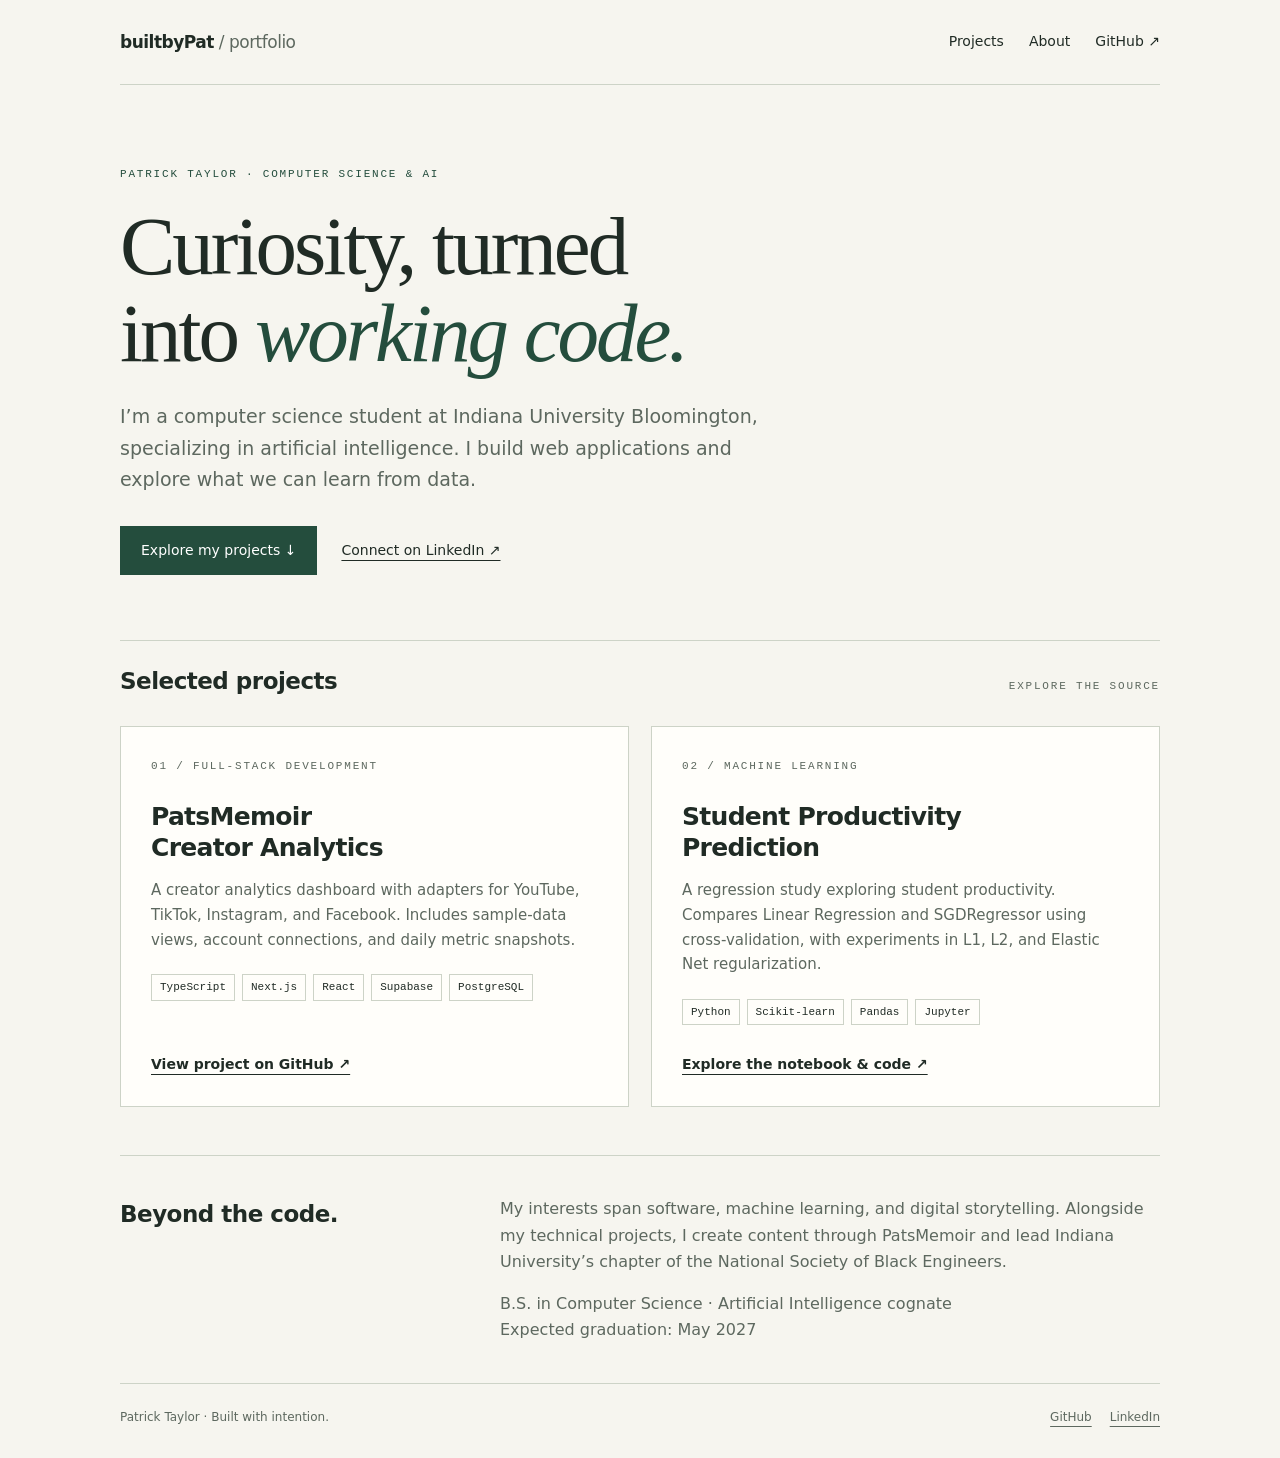
==== index.html @ 61f16b96 "Publish personal project portfolio" ====
<!doctype html>
<html lang="en">
<head>
  <meta charset="utf-8">
  <meta name="viewport" content="width=device-width, initial-scale=1">
  <meta name="description" content="Patrick Taylor — computer science and artificial intelligence student at Indiana University. Explore my software and machine learning projects.">
  <meta name="theme-color" content="#f6f5ef">
  <title>Patrick Taylor — Projects &amp; Portfolio</title>
  <style>
    :root { color-scheme: light; --paper:#f6f5ef; --ink:#202b25; --muted:#5d685f; --line:#cdd3c7; --green:#244d3d; }
    * { box-sizing:border-box; }
    html { scroll-behavior:smooth; }
    body { margin:0; background:var(--paper); color:var(--ink); font-family:system-ui,-apple-system,BlinkMacSystemFont,"Segoe UI",sans-serif; line-height:1.65; }
    a { color:inherit; text-underline-offset:5px; }
    a:focus-visible { outline:3px solid #b36b32; outline-offset:6px; }
    .wrap { max-width:1120px; margin:auto; padding:0 40px; }
    .skip { position:absolute; top:-100px; padding:12px; background:var(--ink); color:white; }
    .skip:focus { top:12px; z-index:2; }
    header { display:flex; justify-content:space-between; align-items:center; gap:24px; padding:28px 0; border-bottom:1px solid var(--line); }
    .wordmark { font-size:17px; font-weight:750; text-decoration:none; letter-spacing:-.5px; }
    .wordmark span { color:var(--muted); font-weight:400; }
    nav { display:flex; gap:25px; font-size:14px; }
    nav a { text-decoration:none; }
    nav a:hover { text-decoration:underline; }
    .hero { padding:80px 0 65px; max-width:850px; }
    .eyebrow,.number,.label { font-family:ui-monospace,SFMono-Regular,Consolas,monospace; text-transform:uppercase; font-size:11px; letter-spacing:1.8px; }
    .eyebrow { color:var(--green); margin:0 0 20px; }
    h1 { font-family:Georgia,"Times New Roman",serif; font-size:clamp(48px,7vw,83px); letter-spacing:-3px; line-height:1.05; font-weight:400; margin:0 0 24px; }
    h1 em { color:var(--green); }
    .intro { max-width:650px; color:var(--muted); font-size:19px; line-height:1.65; margin:0 0 30px; }
    .button { display:inline-block; background:var(--green); color:white; padding:12px 20px; text-decoration:none; font-size:14px; border:1px solid var(--green); }
    .button:hover { background:#163729; }
    .hero-links { display:flex; gap:24px; flex-wrap:wrap; align-items:center; font-size:14px; }
    .section-heading { display:flex; justify-content:space-between; align-items:baseline; gap:20px; border-top:1px solid var(--line); padding-top:22px; margin-bottom:25px; }
    h2 { font-size:23px; font-weight:550; margin:0; letter-spacing:-.5px; }
    .label { color:var(--muted); }
    .projects { display:grid; grid-template-columns:1fr 1fr; gap:22px; }
    article { border:1px solid var(--line); padding:30px; display:flex; flex-direction:column; background:#fffefa; }
    .number { color:var(--muted); margin-bottom:26px; }
    h3 { font-size:25px; font-weight:550; line-height:1.25; letter-spacing:-.7px; margin:0 0 15px; }
    article p { color:var(--muted); font-size:15px; margin:0 0 22px; }
    .tags { display:flex; flex-wrap:wrap; gap:7px; margin-bottom:28px; }
    .tags span { font-family:ui-monospace,SFMono-Regular,Consolas,monospace; font-size:11px; border:1px solid var(--line); padding:3px 8px; }
    .project-link { margin-top:auto; font-size:14px; font-weight:650; }
    .about { display:grid; grid-template-columns:1fr 2fr; gap:50px; padding:40px 0; margin-top:48px; border-top:1px solid var(--line); }
    .about p { margin:0 0 15px; max-width:650px; color:var(--muted); }
    .about p:last-child { margin:0; }
    footer { border-top:1px solid var(--line); padding:24px 0 30px; display:flex; justify-content:space-between; gap:20px; flex-wrap:wrap; font-size:12px; color:var(--muted); }
    footer a { margin-left:18px; }
    @media(max-width:650px) { .wrap { padding:0 22px; } header { gap:14px; } nav { gap:15px; font-size:12px; } .hero { padding:55px 0 45px; } h1 { letter-spacing:-2px; } .intro { font-size:17px; } .projects,.about { grid-template-columns:1fr; } .about { gap:16px; margin-top:34px; } article { padding:25px; } .section-heading .label { display:none; } footer a { margin:0 18px 0 0; } }
    @media(prefers-reduced-motion:reduce) { html { scroll-behavior:auto; } }
  </style>
</head>
<body>
  <a class="skip" href="#main">Skip to content</a>
  <div class="wrap">
    <header>
      <a class="wordmark" href="./" aria-label="Patrick Taylor home">builtbyPat<span> / portfolio</span></a>
      <nav aria-label="Main navigation"><a href="#projects">Projects</a><a href="#about">About</a><a href="https://github.com/builtbyPat05">GitHub ↗</a></nav>
    </header>
    <main id="main">
      <section class="hero" aria-labelledby="intro-title">
        <p class="eyebrow">Patrick Taylor · Computer Science &amp; AI</p>
        <h1 id="intro-title">Curiosity, turned<br>into <em>working code.</em></h1>
        <p class="intro">I’m a computer science student at Indiana University Bloomington, specializing in artificial intelligence. I build web applications and explore what we can learn from data.</p>
        <div class="hero-links"><a class="button" href="#projects">Explore my projects ↓</a><a href="https://linkedin.com/in/patricktaylor-connect">Connect on LinkedIn ↗</a></div>
      </section>
      <section id="projects" aria-labelledby="projects-title">
        <div class="section-heading"><h2 id="projects-title">Selected projects</h2><span class="label">Explore the source</span></div>
        <div class="projects">
          <article>
            <span class="number">01 / Full-stack development</span>
            <h3>PatsMemoir<br>Creator Analytics</h3>
            <p>A creator analytics dashboard with adapters for YouTube, TikTok, Instagram, and Facebook. Includes sample-data views, account connections, and daily metric snapshots.</p>
            <div class="tags" aria-label="Technologies"><span>TypeScript</span><span>Next.js</span><span>React</span><span>Supabase</span><span>PostgreSQL</span></div>
            <a class="project-link" href="https://github.com/builtbyPat05/patsmemoir-creator-analytics">View project on GitHub ↗</a>
          </article>
          <article>
            <span class="number">02 / Machine learning</span>
            <h3>Student Productivity<br>Prediction</h3>
            <p>A regression study exploring student productivity. Compares Linear Regression and SGDRegressor using cross-validation, with experiments in L1, L2, and Elastic Net regularization.</p>
            <div class="tags" aria-label="Technologies"><span>Python</span><span>Scikit-learn</span><span>Pandas</span><span>Jupyter</span></div>
            <a class="project-link" href="https://github.com/builtbyPat05/student-productivity-prediction">Explore the notebook &amp; code ↗</a>
          </article>
        </div>
      </section>
      <section class="about" id="about" aria-labelledby="about-title">
        <h2 id="about-title">Beyond the code.</h2>
        <div><p>My interests span software, machine learning, and digital storytelling. Alongside my technical projects, I create content through PatsMemoir and lead Indiana University’s chapter of the National Society of Black Engineers.</p><p>B.S. in Computer Science · Artificial Intelligence cognate<br>Expected graduation: May 2027</p></div>
      </section>
    </main>
    <footer><span>Patrick Taylor · Built with intention.</span><div><a href="https://github.com/builtbyPat05">GitHub</a><a href="https://linkedin.com/in/patricktaylor-connect">LinkedIn</a></div></footer>
  </div>
</body>
</html>
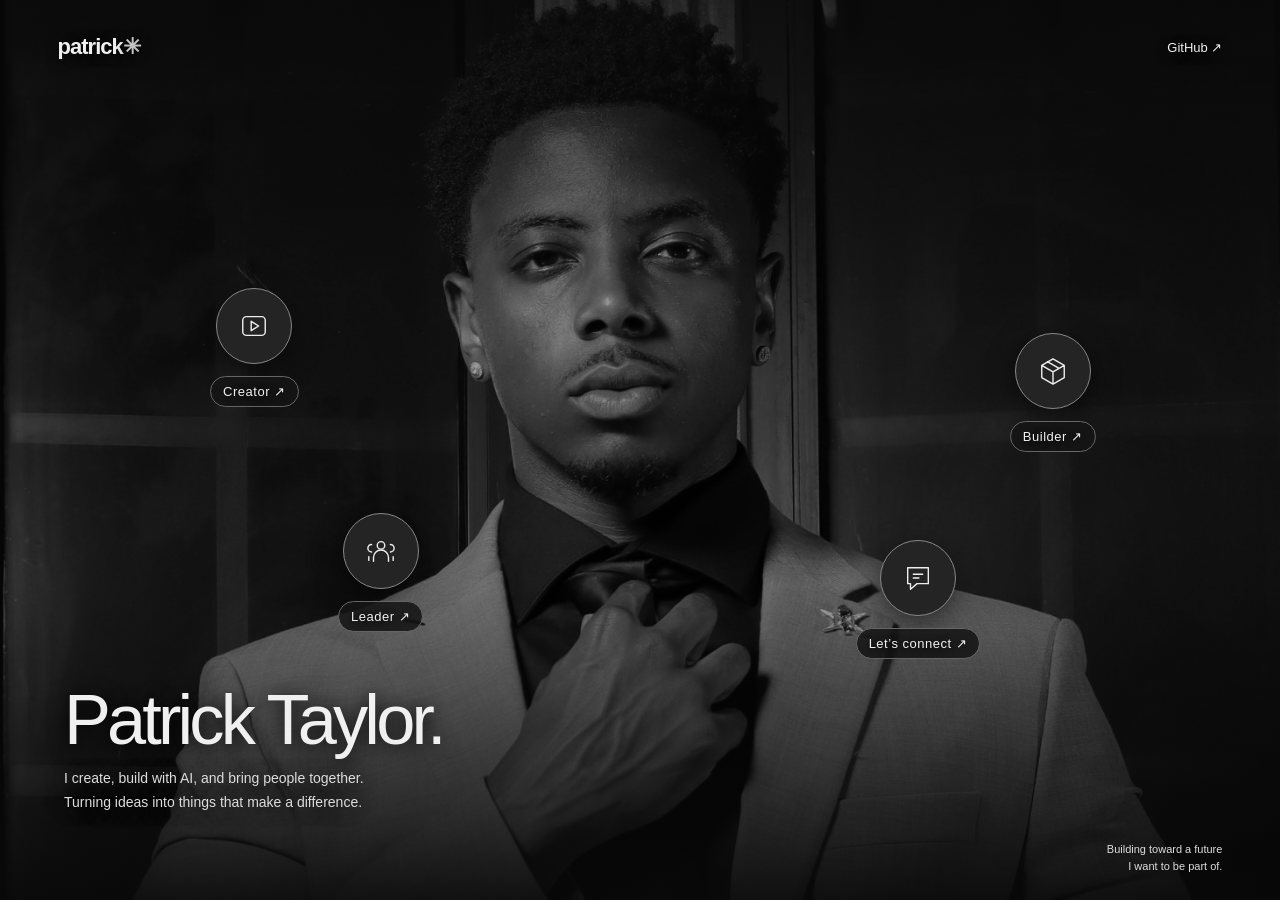
==== commit 3ce6e026: "Publish portrait portfolio with dedicated work and contact pages" ====
--- a/index.html
+++ b/index.html
@@ -1,95 +1,54 @@
 <!doctype html>
 <html lang="en">
 <head>
-  <meta charset="utf-8">
-  <meta name="viewport" content="width=device-width, initial-scale=1">
-  <meta name="description" content="Patrick Taylor — computer science and artificial intelligence student at Indiana University. Explore my software and machine learning projects.">
-  <meta name="theme-color" content="#f6f5ef">
-  <title>Patrick Taylor — Projects &amp; Portfolio</title>
-  <style>
-    :root { color-scheme: light; --paper:#f6f5ef; --ink:#202b25; --muted:#5d685f; --line:#cdd3c7; --green:#244d3d; }
-    * { box-sizing:border-box; }
-    html { scroll-behavior:smooth; }
-    body { margin:0; background:var(--paper); color:var(--ink); font-family:system-ui,-apple-system,BlinkMacSystemFont,"Segoe UI",sans-serif; line-height:1.65; }
-    a { color:inherit; text-underline-offset:5px; }
-    a:focus-visible { outline:3px solid #b36b32; outline-offset:6px; }
-    .wrap { max-width:1120px; margin:auto; padding:0 40px; }
-    .skip { position:absolute; top:-100px; padding:12px; background:var(--ink); color:white; }
-    .skip:focus { top:12px; z-index:2; }
-    header { display:flex; justify-content:space-between; align-items:center; gap:24px; padding:28px 0; border-bottom:1px solid var(--line); }
-    .wordmark { font-size:17px; font-weight:750; text-decoration:none; letter-spacing:-.5px; }
-    .wordmark span { color:var(--muted); font-weight:400; }
-    nav { display:flex; gap:25px; font-size:14px; }
-    nav a { text-decoration:none; }
-    nav a:hover { text-decoration:underline; }
-    .hero { padding:80px 0 65px; max-width:850px; }
-    .eyebrow,.number,.label { font-family:ui-monospace,SFMono-Regular,Consolas,monospace; text-transform:uppercase; font-size:11px; letter-spacing:1.8px; }
-    .eyebrow { color:var(--green); margin:0 0 20px; }
-    h1 { font-family:Georgia,"Times New Roman",serif; font-size:clamp(48px,7vw,83px); letter-spacing:-3px; line-height:1.05; font-weight:400; margin:0 0 24px; }
-    h1 em { color:var(--green); }
-    .intro { max-width:650px; color:var(--muted); font-size:19px; line-height:1.65; margin:0 0 30px; }
-    .button { display:inline-block; background:var(--green); color:white; padding:12px 20px; text-decoration:none; font-size:14px; border:1px solid var(--green); }
-    .button:hover { background:#163729; }
-    .hero-links { display:flex; gap:24px; flex-wrap:wrap; align-items:center; font-size:14px; }
-    .section-heading { display:flex; justify-content:space-between; align-items:baseline; gap:20px; border-top:1px solid var(--line); padding-top:22px; margin-bottom:25px; }
-    h2 { font-size:23px; font-weight:550; margin:0; letter-spacing:-.5px; }
-    .label { color:var(--muted); }
-    .projects { display:grid; grid-template-columns:1fr 1fr; gap:22px; }
-    article { border:1px solid var(--line); padding:30px; display:flex; flex-direction:column; background:#fffefa; }
-    .number { color:var(--muted); margin-bottom:26px; }
-    h3 { font-size:25px; font-weight:550; line-height:1.25; letter-spacing:-.7px; margin:0 0 15px; }
-    article p { color:var(--muted); font-size:15px; margin:0 0 22px; }
-    .tags { display:flex; flex-wrap:wrap; gap:7px; margin-bottom:28px; }
-    .tags span { font-family:ui-monospace,SFMono-Regular,Consolas,monospace; font-size:11px; border:1px solid var(--line); padding:3px 8px; }
-    .project-link { margin-top:auto; font-size:14px; font-weight:650; }
-    .about { display:grid; grid-template-columns:1fr 2fr; gap:50px; padding:40px 0; margin-top:48px; border-top:1px solid var(--line); }
-    .about p { margin:0 0 15px; max-width:650px; color:var(--muted); }
-    .about p:last-child { margin:0; }
-    footer { border-top:1px solid var(--line); padding:24px 0 30px; display:flex; justify-content:space-between; gap:20px; flex-wrap:wrap; font-size:12px; color:var(--muted); }
-    footer a { margin-left:18px; }
-    @media(max-width:650px) { .wrap { padding:0 22px; } header { gap:14px; } nav { gap:15px; font-size:12px; } .hero { padding:55px 0 45px; } h1 { letter-spacing:-2px; } .intro { font-size:17px; } .projects,.about { grid-template-columns:1fr; } .about { gap:16px; margin-top:34px; } article { padding:25px; } .section-heading .label { display:none; } footer a { margin:0 18px 0 0; } }
-    @media(prefers-reduced-motion:reduce) { html { scroll-behavior:auto; } }
-  </style>
+<meta charset="utf-8">
+<meta name="viewport" content="width=device-width,initial-scale=1">
+<meta name="theme-color" content="#111313">
+<title>Patrick Taylor — Creator, Builder &amp; Leader</title>
+<meta name="description" content="Meet Patrick Taylor: creator, AI builder, and team leader. Explore his projects, creative work, and leadership experience.">
+<style>
+:root{color-scheme:dark;--bg:#111313;--white:#f0eee7;--muted:#b3b6b3;--blue:#a6c9ee}*{box-sizing:border-box}body{margin:0;background:var(--bg);color:var(--white);font-family:Arial,Helvetica,sans-serif}a{color:inherit;text-decoration:none}button{font:inherit}a:focus-visible,button:focus-visible{outline:2px solid var(--blue);outline-offset:7px}.skip{position:fixed;top:-80px;left:20px;z-index:10;background:var(--bg);padding:15px}.skip:focus{top:10px}.hero{min-height:800px;height:100svh;max-height:1300px;position:relative;isolation:isolate;overflow:hidden}.portrait{position:absolute;inset:0 auto 0 0;width:63%;z-index:-2}.portrait img{width:100%;height:100%;object-fit:cover;object-position:50% 20%;filter:grayscale(1) brightness(.73)}.portrait:after{content:"";position:absolute;inset:0;background:linear-gradient(90deg,transparent 58%,var(--bg) 100%),linear-gradient(0deg,var(--bg),transparent 27%,transparent 85%,#11131366)}header{position:relative;display:flex;align-items:center;justify-content:space-between;padding:34px 4.5%;gap:30px}.brand{font-size:22px;font-weight:700;letter-spacing:-1px}.brand span{color:var(--blue)}nav{display:flex;align-items:center;gap:32px;font-size:13px}nav a:hover{color:var(--blue)}.contact{border:1px solid #737a79;padding:12px 20px;border-radius:25px}.intro{position:absolute;left:58%;right:5%;top:25%}.eyebrow{text-transform:uppercase;font-size:10px;letter-spacing:2.8px;color:var(--blue);display:flex;gap:10px;align-items:center}.eyebrow:before{content:"";height:6px;width:6px;border-radius:50%;background:var(--blue)}h1{font-size:clamp(66px,7.3vw,116px);font-weight:500;line-height:.92;letter-spacing:-.065em;margin:32px 0}h1 span{display:block;color:var(--blue)}.intro p{max-width:365px;font-size:16px;line-height:1.7;color:var(--muted);margin:25px 0 28px}.actions{display:flex;align-items:center;gap:24px;font-size:13px}.primary{background:var(--white);color:#151818;border-radius:30px;padding:15px 22px}.primary:hover{background:var(--blue)}.secondary{border-bottom:1px solid #687171;padding:8px 0}.orbit{position:absolute;left:12%;top:57%;width:40%;height:25%;pointer-events:none}.chip{position:absolute;display:flex;align-items:center;gap:12px;font-size:12px;letter-spacing:.04em;animation:float 7s ease-in-out infinite;text-shadow:0 1px 6px #000}.chip i{display:block;background:var(--blue);width:48px;height:48px;border-radius:50%}.creator{left:0;top:15%;transform:rotate(-9deg)}.builder{right:0;top:0;animation-delay:-2s}.builder i{width:66px;height:66px;background:transparent;border:14px solid var(--white)}.leader{left:44%;bottom:0;animation-delay:-4s}.leader i{width:36px;height:36px;border-radius:4px;transform:rotate(15deg)}@keyframes float{0%,100%{translate:0 0;rotate:-3deg}50%{translate:0 -16px;rotate:4deg}}.hero.paused .chip{animation-play-state:paused}.bottom{position:absolute;bottom:30px;left:4.5%;right:4.5%;display:flex;align-items:end;justify-content:space-between;gap:24px}.caption{font-size:11px;line-height:1.8;letter-spacing:.04em}.caption span{color:var(--muted)}.motion{border:1px solid #626a69;border-radius:25px;background:#111313a6;color:var(--white);padding:10px 15px;cursor:pointer;font-size:11px}.note{max-width:300px;font-size:11px;line-height:1.6;color:var(--muted);text-align:right}.work{padding:80px max(5%,calc((100% - 1200px)/2));border-top:1px solid #303636}.work h2{font-size:38px;letter-spacing:-1.5px;font-weight:500;margin:15px 0 35px}.project{display:flex;justify-content:space-between;gap:25px;border-top:1px solid #303636;padding:25px 0}.project h3{font-size:21px;font-weight:500;margin:0 0 10px}.project p{color:var(--muted);font-size:14px;line-height:1.7;max-width:600px;margin:0}.project a{color:var(--blue);white-space:nowrap;font-size:13px;padding-top:4px}.preview-note{font-size:12px;color:var(--muted);margin-top:35px;line-height:1.7}
+@media(min-width:1600px){.intro{top:28%}}@media(max-width:900px){header{padding:25px 5%}nav{gap:18px}.hero{min-height:780px}.intro{left:54%;right:4%;top:25%}h1{font-size:70px}.portrait{width:75%;left:-12%}.intro p{font-size:14px}.orbit{left:5%;width:44%}.actions{gap:16px;flex-wrap:wrap}.note{max-width:220px}}
+@media(max-width:600px){.hero{height:auto;min-height:1060px;max-height:none}header{padding:23px 6%;align-items:center}.brand{font-size:19px}nav{gap:16px;font-size:11px}.contact{display:none}.portrait{left:0;top:70px;width:100%;height:565px}.portrait img{object-position:50% 22%}.portrait:after{background:linear-gradient(0deg,var(--bg),transparent 35%,transparent 80%,var(--bg))}.intro{top:660px;left:7%;right:7%}.eyebrow{font-size:9px;letter-spacing:2px}h1{font-size:64px;margin:20px 0}h1 span{display:inline}.intro p{font-size:14px;max-width:340px;margin:20px 0}.orbit{top:420px;left:7%;width:85%;height:170px}.creator{top:0}.builder{top:20%}.leader{left:30%;bottom:0}.chip{font-size:11px}.bottom{bottom:20px;left:7%;right:7%}.caption,.note{display:none}.motion{font-size:10px;padding:8px 12px}.work{padding:50px 7%}.work h2{font-size:30px}.project{flex-direction:column;gap:14px}}
+@media(max-width:600px){.hero{min-height:940px}.portrait{height:445px}.orbit{top:330px;height:150px}.intro{top:520px}h1 span{display:block}.actions{gap:14px}.intro p{margin:18px 0}}
+/* Portrait-first, monochrome direction. */
+:root{--bg:#101010;--white:#f0f0f0;--muted:#bcbcbc;--blue:#c2c2c2}
+.hero{height:100svh;min-height:700px;max-height:none}
+.portrait{inset:0;width:100%;height:100%;left:0}
+.portrait img{object-position:50% 5%;filter:grayscale(1) brightness(.65)}
+.portrait:after{background:linear-gradient(0deg,#080808e8,transparent 35%,transparent 65%,#080808a0)}
+header{text-shadow:0 2px 12px #000}.contact{background:#171717a0}
+.intro{top:auto;bottom:85px;left:5%;right:auto;max-width:560px;text-shadow:0 2px 20px #000}
+.intro .eyebrow,.intro .actions{display:none}
+h1{font-size:clamp(44px,5.5vw,86px);margin:0 0 15px;letter-spacing:-.055em}h1 span{display:inline;color:var(--white)}h1 span:before{content:' '}
+.intro p{font-size:14px;max-width:340px;margin:0;color:#ddd}
+.orbit{inset:0;width:100%;height:100%;pointer-events:none}
+.chip{pointer-events:auto;flex-direction:column;gap:12px;padding:18px;min-width:116px;border-radius:28px;text-shadow:0 2px 8px #000;cursor:pointer;font-size:13px;transition:background .2s}
+.chip:hover,.chip:focus-visible{animation-play-state:paused;background:#111111c9}
+.chip i{display:grid;place-items:center;background:#242424;border:1px solid #888;color:#ededed;width:76px;height:76px;box-shadow:0 8px 28px #0008;border-radius:50%;transform:none}
+.chip svg{width:30px;height:30px;fill:none;stroke:currentColor;stroke-width:1.5;stroke-linecap:round;stroke-linejoin:round}
+.chip span{background:#151515dc;border:1px solid #666;padding:7px 12px;border-radius:20px;white-space:nowrap}
+.creator{left:15%;top:30%;transform:none}.builder{right:13%;top:35%}.leader{left:auto;right:26%;bottom:17%}
+.bottom{bottom:24px;align-items:center}.caption{display:none}.note{color:#ddd}.motion{background:#181818c9}
+.project{scroll-margin-top:30px}.project:target{outline:1px solid #999;outline-offset:12px}
+@media(max-width:600px){.hero{height:100svh;min-height:760px}.portrait{inset:0;height:100%;width:100%}.portrait img{object-position:50% 25%}.intro{top:auto;bottom:90px;left:7%;right:7%}h1{font-size:46px}h1 span{display:inline}.intro p{font-size:13px;max-width:280px}.orbit{inset:0;width:100%;height:100%}.chip{min-width:90px;padding:10px;gap:9px;font-size:11px}.chip i{width:58px;height:58px}.chip svg{width:25px;height:25px}.creator{left:5%;top:36%}.builder{right:5%;top:43%}.leader{right:35%;bottom:29%}.bottom{bottom:25px}.note{display:block;max-width:160px;font-size:10px}}
+@media(prefers-reduced-motion:reduce){.chip{animation:none!important}}
+.chip{animation:entrance 4s ease-in-out both}.leader{left:25%;right:auto;top:55%;bottom:auto}.connect{right:22%;top:58%}.bottom{justify-content:flex-end}
+@keyframes entrance{0%{transform:translateY(14px) rotate(-3deg)}45%{transform:translateY(-12px) rotate(3deg)}100%{transform:translateY(0) rotate(0)}}
+@media(max-width:600px){.leader{left:8%;top:54%;bottom:auto;right:auto}.connect{right:5%;top:59%}.intro{bottom:65px}}
+</style>
 </head>
 <body>
-  <a class="skip" href="#main">Skip to content</a>
-  <div class="wrap">
-    <header>
-      <a class="wordmark" href="./" aria-label="Patrick Taylor home">builtbyPat<span> / portfolio</span></a>
-      <nav aria-label="Main navigation"><a href="#projects">Projects</a><a href="#about">About</a><a href="https://github.com/builtbyPat05">GitHub ↗</a></nav>
-    </header>
-    <main id="main">
-      <section class="hero" aria-labelledby="intro-title">
-        <p class="eyebrow">Patrick Taylor · Computer Science &amp; AI</p>
-        <h1 id="intro-title">Curiosity, turned<br>into <em>working code.</em></h1>
-        <p class="intro">I’m a computer science student at Indiana University Bloomington, specializing in artificial intelligence. I build web applications and explore what we can learn from data.</p>
-        <div class="hero-links"><a class="button" href="#projects">Explore my projects ↓</a><a href="https://linkedin.com/in/patricktaylor-connect">Connect on LinkedIn ↗</a></div>
-      </section>
-      <section id="projects" aria-labelledby="projects-title">
-        <div class="section-heading"><h2 id="projects-title">Selected projects</h2><span class="label">Explore the source</span></div>
-        <div class="projects">
-          <article>
-            <span class="number">01 / Full-stack development</span>
-            <h3>PatsMemoir<br>Creator Analytics</h3>
-            <p>A creator analytics dashboard with adapters for YouTube, TikTok, Instagram, and Facebook. Includes sample-data views, account connections, and daily metric snapshots.</p>
-            <div class="tags" aria-label="Technologies"><span>TypeScript</span><span>Next.js</span><span>React</span><span>Supabase</span><span>PostgreSQL</span></div>
-            <a class="project-link" href="https://github.com/builtbyPat05/patsmemoir-creator-analytics">View project on GitHub ↗</a>
-          </article>
-          <article>
-            <span class="number">02 / Machine learning</span>
-            <h3>Student Productivity<br>Prediction</h3>
-            <p>A regression study exploring student productivity. Compares Linear Regression and SGDRegressor using cross-validation, with experiments in L1, L2, and Elastic Net regularization.</p>
-            <div class="tags" aria-label="Technologies"><span>Python</span><span>Scikit-learn</span><span>Pandas</span><span>Jupyter</span></div>
-            <a class="project-link" href="https://github.com/builtbyPat05/student-productivity-prediction">Explore the notebook &amp; code ↗</a>
-          </article>
-        </div>
-      </section>
-      <section class="about" id="about" aria-labelledby="about-title">
-        <h2 id="about-title">Beyond the code.</h2>
-        <div><p>My interests span software, machine learning, and digital storytelling. Alongside my technical projects, I create content through PatsMemoir and lead Indiana University’s chapter of the National Society of Black Engineers.</p><p>B.S. in Computer Science · Artificial Intelligence cognate<br>Expected graduation: May 2027</p></div>
-      </section>
-    </main>
-    <footer><span>Patrick Taylor · Built with intention.</span><div><a href="https://github.com/builtbyPat05">GitHub</a><a href="https://linkedin.com/in/patricktaylor-connect">LinkedIn</a></div></footer>
-  </div>
+<a class="skip" href="#intro">Skip to introduction</a>
+<main>
+<section class="hero" aria-labelledby="name">
+<div class="portrait"><img src="patrick-portrait.jpeg" alt="Patrick Taylor wearing a gray suit and adjusting his tie" width="2921" height="4381" fetchpriority="high"></div>
+<header><a class="brand" href="#intro" aria-label="Patrick Taylor home">patrick<span>✳</span></a><nav aria-label="Main navigation"><a href="https://github.com/builtbyPat05">GitHub ↗</a></nav></header>
+<div class="intro" id="intro"><div class="eyebrow">Curiosity, with a purpose</div><h1 id="name">Patrick<span>Taylor.</span></h1><p>I create, build with AI, and bring people together. Turning ideas into things that make a difference.</p></div>
+<nav class="orbit" aria-label="Explore my work by interest"><a class="chip creator" href="creator.html"><i aria-hidden="true"><svg viewBox="0 0 32 32"><rect x="4" y="6" width="24" height="20" rx="4"/><path d="m13 11 8 5-8 5z"/></svg></i><span>Creator ↗</span></a><a class="chip builder" href="builder.html"><i aria-hidden="true"><svg viewBox="0 0 32 32"><path d="m16 3 12 7v13l-12 7-12-7V10zM4 10l12 7 12-7M16 17v13M10 6l12 7"/></svg></i><span>Builder ↗</span></a><a class="chip leader" href="leader.html"><i aria-hidden="true"><svg viewBox="0 0 32 32"><circle cx="16" cy="10" r="4"/><path d="M8 27v-4a8 8 0 0 1 16 0v4M6 9a4 4 0 0 0 0 8M26 9a4 4 0 0 1 0 8M3 26v-4M29 26v-4"/></svg></i><span>Leader ↗</span></a><a class="chip connect" href="connect.html"><i aria-hidden="true"><svg viewBox="0 0 32 32"><path d="M5 5h22v17H15l-7 6v-6H5zM11 12h10M11 16h6"/></svg></i><span>Let’s connect ↗</span></a></nav>
+<div class="bottom"><div class="caption">A human behind the ideas.<br><span>AI · Creativity · Leadership</span></div><div class="note">Building toward a future<br>I want to be part of.</div></div>
+</section>
+</main>
+
 </body>
 </html>
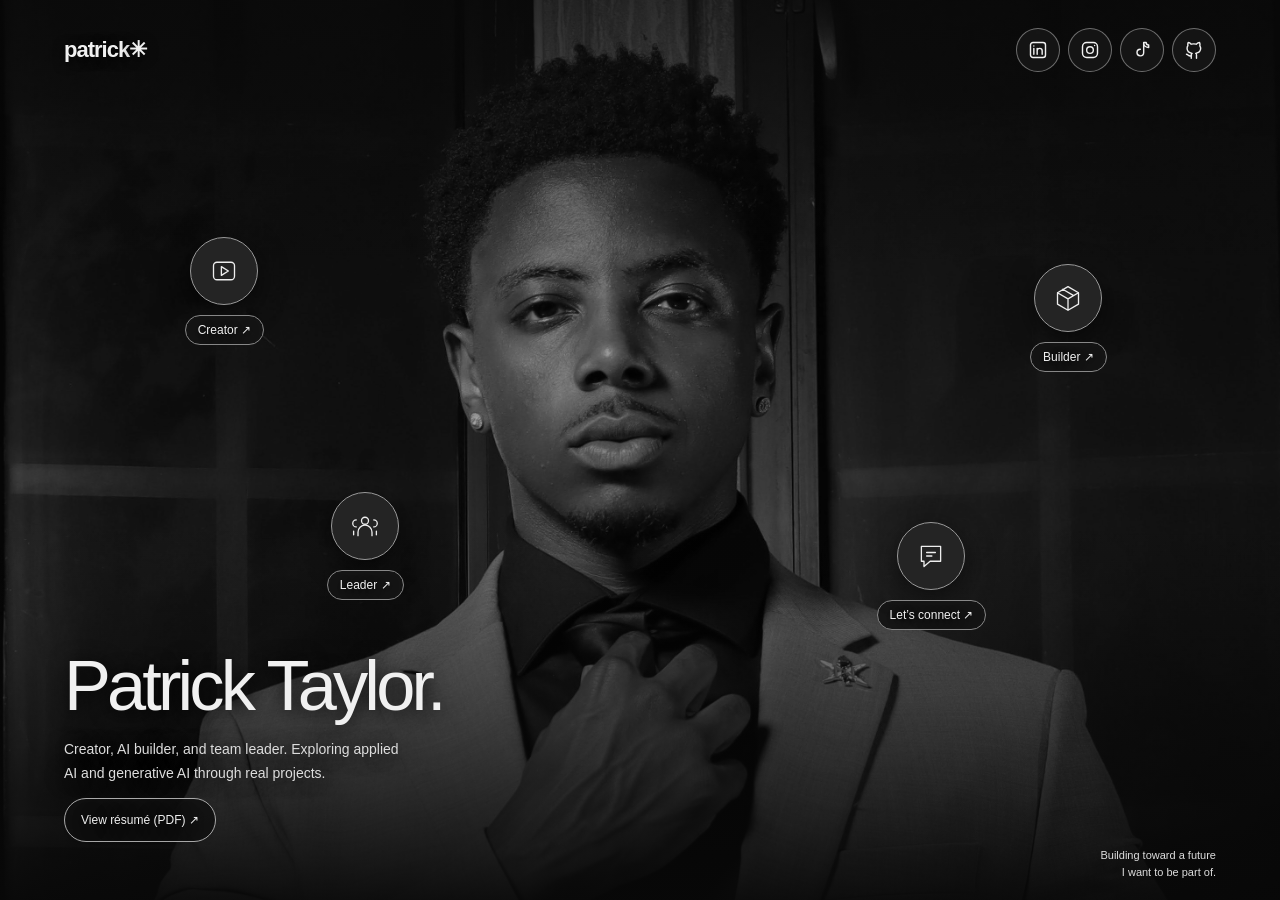
==== commit 5984e4df: "Update portfolio with resume, social links, and responsive layout fixes" ====
--- a/index.html
+++ b/index.html
@@ -6,45 +6,15 @@
 <meta name="theme-color" content="#111313">
 <title>Patrick Taylor — Creator, Builder &amp; Leader</title>
 <meta name="description" content="Meet Patrick Taylor: creator, AI builder, and team leader. Explore his projects, creative work, and leadership experience.">
-<style>
-:root{color-scheme:dark;--bg:#111313;--white:#f0eee7;--muted:#b3b6b3;--blue:#a6c9ee}*{box-sizing:border-box}body{margin:0;background:var(--bg);color:var(--white);font-family:Arial,Helvetica,sans-serif}a{color:inherit;text-decoration:none}button{font:inherit}a:focus-visible,button:focus-visible{outline:2px solid var(--blue);outline-offset:7px}.skip{position:fixed;top:-80px;left:20px;z-index:10;background:var(--bg);padding:15px}.skip:focus{top:10px}.hero{min-height:800px;height:100svh;max-height:1300px;position:relative;isolation:isolate;overflow:hidden}.portrait{position:absolute;inset:0 auto 0 0;width:63%;z-index:-2}.portrait img{width:100%;height:100%;object-fit:cover;object-position:50% 20%;filter:grayscale(1) brightness(.73)}.portrait:after{content:"";position:absolute;inset:0;background:linear-gradient(90deg,transparent 58%,var(--bg) 100%),linear-gradient(0deg,var(--bg),transparent 27%,transparent 85%,#11131366)}header{position:relative;display:flex;align-items:center;justify-content:space-between;padding:34px 4.5%;gap:30px}.brand{font-size:22px;font-weight:700;letter-spacing:-1px}.brand span{color:var(--blue)}nav{display:flex;align-items:center;gap:32px;font-size:13px}nav a:hover{color:var(--blue)}.contact{border:1px solid #737a79;padding:12px 20px;border-radius:25px}.intro{position:absolute;left:58%;right:5%;top:25%}.eyebrow{text-transform:uppercase;font-size:10px;letter-spacing:2.8px;color:var(--blue);display:flex;gap:10px;align-items:center}.eyebrow:before{content:"";height:6px;width:6px;border-radius:50%;background:var(--blue)}h1{font-size:clamp(66px,7.3vw,116px);font-weight:500;line-height:.92;letter-spacing:-.065em;margin:32px 0}h1 span{display:block;color:var(--blue)}.intro p{max-width:365px;font-size:16px;line-height:1.7;color:var(--muted);margin:25px 0 28px}.actions{display:flex;align-items:center;gap:24px;font-size:13px}.primary{background:var(--white);color:#151818;border-radius:30px;padding:15px 22px}.primary:hover{background:var(--blue)}.secondary{border-bottom:1px solid #687171;padding:8px 0}.orbit{position:absolute;left:12%;top:57%;width:40%;height:25%;pointer-events:none}.chip{position:absolute;display:flex;align-items:center;gap:12px;font-size:12px;letter-spacing:.04em;animation:float 7s ease-in-out infinite;text-shadow:0 1px 6px #000}.chip i{display:block;background:var(--blue);width:48px;height:48px;border-radius:50%}.creator{left:0;top:15%;transform:rotate(-9deg)}.builder{right:0;top:0;animation-delay:-2s}.builder i{width:66px;height:66px;background:transparent;border:14px solid var(--white)}.leader{left:44%;bottom:0;animation-delay:-4s}.leader i{width:36px;height:36px;border-radius:4px;transform:rotate(15deg)}@keyframes float{0%,100%{translate:0 0;rotate:-3deg}50%{translate:0 -16px;rotate:4deg}}.hero.paused .chip{animation-play-state:paused}.bottom{position:absolute;bottom:30px;left:4.5%;right:4.5%;display:flex;align-items:end;justify-content:space-between;gap:24px}.caption{font-size:11px;line-height:1.8;letter-spacing:.04em}.caption span{color:var(--muted)}.motion{border:1px solid #626a69;border-radius:25px;background:#111313a6;color:var(--white);padding:10px 15px;cursor:pointer;font-size:11px}.note{max-width:300px;font-size:11px;line-height:1.6;color:var(--muted);text-align:right}.work{padding:80px max(5%,calc((100% - 1200px)/2));border-top:1px solid #303636}.work h2{font-size:38px;letter-spacing:-1.5px;font-weight:500;margin:15px 0 35px}.project{display:flex;justify-content:space-between;gap:25px;border-top:1px solid #303636;padding:25px 0}.project h3{font-size:21px;font-weight:500;margin:0 0 10px}.project p{color:var(--muted);font-size:14px;line-height:1.7;max-width:600px;margin:0}.project a{color:var(--blue);white-space:nowrap;font-size:13px;padding-top:4px}.preview-note{font-size:12px;color:var(--muted);margin-top:35px;line-height:1.7}
-@media(min-width:1600px){.intro{top:28%}}@media(max-width:900px){header{padding:25px 5%}nav{gap:18px}.hero{min-height:780px}.intro{left:54%;right:4%;top:25%}h1{font-size:70px}.portrait{width:75%;left:-12%}.intro p{font-size:14px}.orbit{left:5%;width:44%}.actions{gap:16px;flex-wrap:wrap}.note{max-width:220px}}
-@media(max-width:600px){.hero{height:auto;min-height:1060px;max-height:none}header{padding:23px 6%;align-items:center}.brand{font-size:19px}nav{gap:16px;font-size:11px}.contact{display:none}.portrait{left:0;top:70px;width:100%;height:565px}.portrait img{object-position:50% 22%}.portrait:after{background:linear-gradient(0deg,var(--bg),transparent 35%,transparent 80%,var(--bg))}.intro{top:660px;left:7%;right:7%}.eyebrow{font-size:9px;letter-spacing:2px}h1{font-size:64px;margin:20px 0}h1 span{display:inline}.intro p{font-size:14px;max-width:340px;margin:20px 0}.orbit{top:420px;left:7%;width:85%;height:170px}.creator{top:0}.builder{top:20%}.leader{left:30%;bottom:0}.chip{font-size:11px}.bottom{bottom:20px;left:7%;right:7%}.caption,.note{display:none}.motion{font-size:10px;padding:8px 12px}.work{padding:50px 7%}.work h2{font-size:30px}.project{flex-direction:column;gap:14px}}
-@media(max-width:600px){.hero{min-height:940px}.portrait{height:445px}.orbit{top:330px;height:150px}.intro{top:520px}h1 span{display:block}.actions{gap:14px}.intro p{margin:18px 0}}
-/* Portrait-first, monochrome direction. */
-:root{--bg:#101010;--white:#f0f0f0;--muted:#bcbcbc;--blue:#c2c2c2}
-.hero{height:100svh;min-height:700px;max-height:none}
-.portrait{inset:0;width:100%;height:100%;left:0}
-.portrait img{object-position:50% 5%;filter:grayscale(1) brightness(.65)}
-.portrait:after{background:linear-gradient(0deg,#080808e8,transparent 35%,transparent 65%,#080808a0)}
-header{text-shadow:0 2px 12px #000}.contact{background:#171717a0}
-.intro{top:auto;bottom:85px;left:5%;right:auto;max-width:560px;text-shadow:0 2px 20px #000}
-.intro .eyebrow,.intro .actions{display:none}
-h1{font-size:clamp(44px,5.5vw,86px);margin:0 0 15px;letter-spacing:-.055em}h1 span{display:inline;color:var(--white)}h1 span:before{content:' '}
-.intro p{font-size:14px;max-width:340px;margin:0;color:#ddd}
-.orbit{inset:0;width:100%;height:100%;pointer-events:none}
-.chip{pointer-events:auto;flex-direction:column;gap:12px;padding:18px;min-width:116px;border-radius:28px;text-shadow:0 2px 8px #000;cursor:pointer;font-size:13px;transition:background .2s}
-.chip:hover,.chip:focus-visible{animation-play-state:paused;background:#111111c9}
-.chip i{display:grid;place-items:center;background:#242424;border:1px solid #888;color:#ededed;width:76px;height:76px;box-shadow:0 8px 28px #0008;border-radius:50%;transform:none}
-.chip svg{width:30px;height:30px;fill:none;stroke:currentColor;stroke-width:1.5;stroke-linecap:round;stroke-linejoin:round}
-.chip span{background:#151515dc;border:1px solid #666;padding:7px 12px;border-radius:20px;white-space:nowrap}
-.creator{left:15%;top:30%;transform:none}.builder{right:13%;top:35%}.leader{left:auto;right:26%;bottom:17%}
-.bottom{bottom:24px;align-items:center}.caption{display:none}.note{color:#ddd}.motion{background:#181818c9}
-.project{scroll-margin-top:30px}.project:target{outline:1px solid #999;outline-offset:12px}
-@media(max-width:600px){.hero{height:100svh;min-height:760px}.portrait{inset:0;height:100%;width:100%}.portrait img{object-position:50% 25%}.intro{top:auto;bottom:90px;left:7%;right:7%}h1{font-size:46px}h1 span{display:inline}.intro p{font-size:13px;max-width:280px}.orbit{inset:0;width:100%;height:100%}.chip{min-width:90px;padding:10px;gap:9px;font-size:11px}.chip i{width:58px;height:58px}.chip svg{width:25px;height:25px}.creator{left:5%;top:36%}.builder{right:5%;top:43%}.leader{right:35%;bottom:29%}.bottom{bottom:25px}.note{display:block;max-width:160px;font-size:10px}}
-@media(prefers-reduced-motion:reduce){.chip{animation:none!important}}
-.chip{animation:entrance 4s ease-in-out both}.leader{left:25%;right:auto;top:55%;bottom:auto}.connect{right:22%;top:58%}.bottom{justify-content:flex-end}
-@keyframes entrance{0%{transform:translateY(14px) rotate(-3deg)}45%{transform:translateY(-12px) rotate(3deg)}100%{transform:translateY(0) rotate(0)}}
-@media(max-width:600px){.leader{left:8%;top:54%;bottom:auto;right:auto}.connect{right:5%;top:59%}.intro{bottom:65px}}
-</style>
+<link rel="stylesheet" href="landing.css">
 </head>
 <body>
 <a class="skip" href="#intro">Skip to introduction</a>
 <main>
 <section class="hero" aria-labelledby="name">
 <div class="portrait"><img src="patrick-portrait.jpeg" alt="Patrick Taylor wearing a gray suit and adjusting his tie" width="2921" height="4381" fetchpriority="high"></div>
-<header><a class="brand" href="#intro" aria-label="Patrick Taylor home">patrick<span>✳</span></a><nav aria-label="Main navigation"><a href="https://github.com/builtbyPat05">GitHub ↗</a></nav></header>
-<div class="intro" id="intro"><div class="eyebrow">Curiosity, with a purpose</div><h1 id="name">Patrick<span>Taylor.</span></h1><p>I create, build with AI, and bring people together. Turning ideas into things that make a difference.</p></div>
+<header><a class="brand" href="#intro" aria-label="Patrick Taylor home">patrick<span>✳</span></a><nav class="socials" aria-label="Social media"><a href="https://linkedin.com/in/patricktaylor-connect" aria-label="LinkedIn" title="LinkedIn" target="_blank" rel="noopener noreferrer"><svg viewBox="0 0 24 24" aria-hidden="true"><rect x="3" y="3" width="18" height="18" rx="3"/><path d="M7 10v7M7 7v.1M11 17v-7m0 3c0-4 6-4 6 0v4"/></svg></a><a href="https://www.instagram.com/pats_memoir/" aria-label="Instagram" title="Instagram" target="_blank" rel="noopener noreferrer"><svg viewBox="0 0 24 24" aria-hidden="true"><rect x="3" y="3" width="18" height="18" rx="5"/><circle cx="12" cy="12" r="4"/><path d="M17.5 6.5h.01"/></svg></a><a href="https://www.tiktok.com/@patsmemoir" aria-label="TikTok" title="TikTok" target="_blank" rel="noopener noreferrer"><svg viewBox="0 0 24 24" aria-hidden="true"><path d="M14 3v12a4 4 0 1 1-4-4M14 3c0 4 3 6 6 6V6c-2 0-3-1-3-3z"/></svg></a><a href="https://github.com/builtbyPat05" aria-label="GitHub" title="GitHub" target="_blank" rel="noopener noreferrer"><svg viewBox="0 0 24 24" aria-hidden="true"><path d="M9 19c-4 1-4-2-6-2m12 5v-4c0-1-.3-2-1-2 4-.5 6-2 6-6 0-1-.4-2-1-3 .2-1 .2-3-.3-4 0 0-2 0-4 2a15 15 0 0 0-6 0C7 3 5 3 5 3c-.5 1-.5 3-.3 4-1 1-1 2-1 3 0 4 2 5.5 6 6-.7.5-1 1-1 2v4"/></svg></a></nav></header>
+<div class="intro" id="intro" tabindex="-1"><div class="eyebrow">Curiosity, with a purpose</div><h1 id="name">Patrick<span>Taylor.</span></h1><p>Creator, AI builder, and team leader. Exploring applied AI and generative AI through real projects.</p><a class="resume-link" href="Patrick-Taylor-Resume.pdf" target="_blank" rel="noopener">View résumé (PDF) ↗</a></div>
 <nav class="orbit" aria-label="Explore my work by interest"><a class="chip creator" href="creator.html"><i aria-hidden="true"><svg viewBox="0 0 32 32"><rect x="4" y="6" width="24" height="20" rx="4"/><path d="m13 11 8 5-8 5z"/></svg></i><span>Creator ↗</span></a><a class="chip builder" href="builder.html"><i aria-hidden="true"><svg viewBox="0 0 32 32"><path d="m16 3 12 7v13l-12 7-12-7V10zM4 10l12 7 12-7M16 17v13M10 6l12 7"/></svg></i><span>Builder ↗</span></a><a class="chip leader" href="leader.html"><i aria-hidden="true"><svg viewBox="0 0 32 32"><circle cx="16" cy="10" r="4"/><path d="M8 27v-4a8 8 0 0 1 16 0v4M6 9a4 4 0 0 0 0 8M26 9a4 4 0 0 1 0 8M3 26v-4M29 26v-4"/></svg></i><span>Leader ↗</span></a><a class="chip connect" href="connect.html"><i aria-hidden="true"><svg viewBox="0 0 32 32"><path d="M5 5h22v17H15l-7 6v-6H5zM11 12h10M11 16h6"/></svg></i><span>Let’s connect ↗</span></a></nav>
 <div class="bottom"><div class="caption">A human behind the ideas.<br><span>AI · Creativity · Leadership</span></div><div class="note">Building toward a future<br>I want to be part of.</div></div>
 </section>
--- a/landing.css
+++ b/landing.css
@@ -0,0 +1,41 @@
+:root{color-scheme:dark;--bg:#101010;--white:#f0f0f0;--muted:#ddd}
+*{box-sizing:border-box}
+body{margin:0;background:var(--bg);color:var(--white);font-family:Arial,Helvetica,sans-serif}
+a{color:inherit;text-decoration:none}
+a:focus-visible{outline:2px solid #fff;outline-offset:5px}
+.skip{position:fixed;top:-100px;left:16px;z-index:10;background:#101010;padding:15px}
+.skip:focus{top:12px}
+.hero{position:relative;isolation:isolate;min-height:760px;height:100svh;overflow:hidden}
+.portrait{position:absolute;inset:0;z-index:-2}
+.portrait img{width:100%;height:100%;object-fit:cover;object-position:50% 0;filter:grayscale(1) brightness(.65)}
+.portrait:after{content:"";position:absolute;inset:0;background:linear-gradient(0deg,#080808f0,transparent 42%,transparent 70%,#080808a0)}
+header{position:relative;z-index:3;display:flex;align-items:center;justify-content:space-between;gap:20px;padding:28px 5%;text-shadow:0 2px 12px #000}
+.brand{font-size:22px;font-weight:700;letter-spacing:-1px;min-height:44px;display:flex;align-items:center}
+.socials{display:flex;gap:8px}
+.socials a{display:grid;place-items:center;width:44px;height:44px;border:1px solid #ffffff60;border-radius:50%;background:#171717d9;transition:box-shadow .2s,border-color .2s,background .2s}
+.socials svg{width:20px;height:20px;fill:none;stroke:currentColor;stroke-width:1.7;stroke-linecap:round;stroke-linejoin:round}
+.socials a:hover,.socials a:focus-visible{border-color:#fff;background:#333;box-shadow:0 0 12px #ffffff85,0 0 26px #ffffff40}
+.intro{position:absolute;bottom:58px;left:5%;max-width:560px;text-shadow:0 2px 20px #000}
+.eyebrow,.caption{display:none}
+h1{font-size:clamp(42px,5.5vw,80px);font-weight:500;line-height:1.05;margin:0 0 15px;letter-spacing:-.055em}
+h1 span:before{content:" "}
+.intro p{font-size:14px;line-height:1.7;max-width:340px;margin:0;color:#ddd}
+.resume-link{display:inline-flex;align-items:center;min-height:44px;margin-top:12px;padding:10px 16px;border:1px solid #aaa;border-radius:24px;font-size:12px;background:#111d}
+.resume-link:hover{background:#333}
+.orbit{position:absolute;inset:0;pointer-events:none}
+.chip{position:absolute;pointer-events:auto;display:flex;flex-direction:column;align-items:center;gap:10px;padding:12px;min-width:116px;border-radius:26px;text-shadow:0 2px 8px #000;animation:orbit-drift 7s ease-in-out infinite;transition:background .2s}
+.chip i{display:grid;place-items:center;background:#242424;border:1px solid #999;color:#eee;width:68px;height:68px;border-radius:50%;box-shadow:0 8px 28px #0008;transition:box-shadow .2s,border-color .2s,background .2s}
+.chip svg{width:28px;height:28px;fill:none;stroke:currentColor;stroke-width:1.5;stroke-linecap:round;stroke-linejoin:round}
+.chip span{background:#151515f0;border:1px solid #888;padding:7px 12px;border-radius:20px;font-size:12px;white-space:nowrap}
+.creator{left:13%;top:25%}.builder{right:12%;top:28%;animation-delay:-2s}
+.leader{left:24%;top:calc(100% - 420px);animation-delay:-4s}.connect{right:22%;top:calc(100% - 390px);animation-delay:-1s}
+.chip:hover,.chip:focus-visible{animation-play-state:paused;background:#111111c9}
+.chip:hover i,.chip:focus-visible i{border-color:#fff;background:#303030;box-shadow:0 0 18px #ffffffa0,0 0 42px #ffffff55}
+.chip:hover span,.chip:focus-visible span{border-color:#fff}
+.bottom{position:absolute;bottom:18px;right:5%;pointer-events:none}
+.note{font-size:11px;line-height:1.6;color:#ddd;text-align:right}
+@keyframes orbit-drift{0%,100%{transform:translate(0,0) rotate(-2deg)}50%{transform:translate(6px,-12px) rotate(2deg)}}
+@media(min-width:1000px) and (max-height:820px){.hero{min-height:760px}.creator{top:20%;left:12%}.builder{top:22%;right:12%}.leader{left:27%;top:calc(100% - 405px)}.connect{right:24%;top:calc(100% - 385px)}}
+@media(max-width:600px){.hero{min-height:820px}header{padding:20px 6%;gap:10px}.brand{font-size:20px}.socials{gap:2px}.socials a{width:44px;border-color:transparent;background:#1119}.socials svg{width:19px;height:19px}.portrait img{object-position:50% 20%}.intro{left:7%;right:7%;bottom:60px}h1{font-size:40px}.intro p{font-size:13px;max-width:300px}.chip{min-width:90px;padding:10px;gap:8px}.chip i{width:56px;height:56px}.chip svg{width:25px;height:25px}.chip span{font-size:11px}.creator{left:4%;top:32%}.builder{right:4%;top:36%}.leader{left:7%;top:calc(100% - 375px)}.connect{right:5%;top:calc(100% - 345px)}.note{font-size:10px}.bottom{right:7%}}
+@media(max-width:350px){header{padding-inline:16px}.brand{font-size:18px}.socials{gap:0}.socials a{width:40px}.intro{left:6%;right:6%}h1{font-size:36px}.intro p{font-size:12px}}
+@media(prefers-reduced-motion:reduce){.chip{animation:none!important}.socials a,.chip,.chip i{transition:none}}
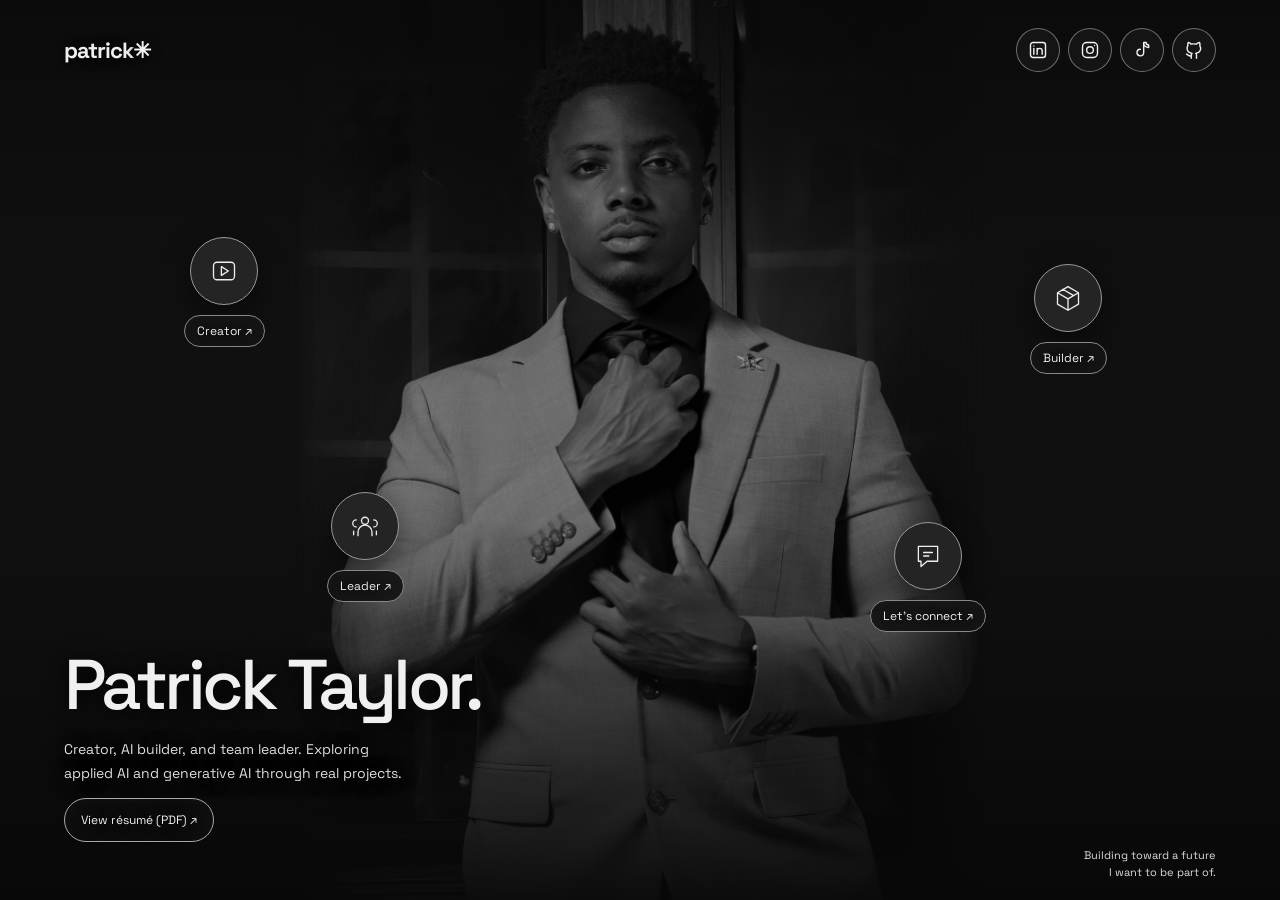
==== commit 4c0a2d68: "Polish portfolio typography, motion, mobile layout and leadership naming" ====
--- a/index.html
+++ b/index.html
@@ -6,7 +6,7 @@
 <meta name="theme-color" content="#111313">
 <title>Patrick Taylor — Creator, Builder &amp; Leader</title>
 <meta name="description" content="Meet Patrick Taylor: creator, AI builder, and team leader. Explore his projects, creative work, and leadership experience.">
-<link rel="stylesheet" href="landing.css">
+<link rel="stylesheet" href="landing.css?v=20260930-restored">
 </head>
 <body>
 <a class="skip" href="#intro">Skip to introduction</a>
--- a/landing.css
+++ b/landing.css
@@ -1,6 +1,8 @@
+@import url("./transitions.css");
+@import url("./typography.css");
 :root{color-scheme:dark;--bg:#101010;--white:#f0f0f0;--muted:#ddd}
 *{box-sizing:border-box}
-body{margin:0;background:var(--bg);color:var(--white);font-family:Arial,Helvetica,sans-serif}
+body{margin:0;background:var(--bg);color:var(--white);font-family:'Space Grotesk',Arial,Helvetica,sans-serif}
 a{color:inherit;text-decoration:none}
 a:focus-visible{outline:2px solid #fff;outline-offset:5px}
 .skip{position:fixed;top:-100px;left:16px;z-index:10;background:#101010;padding:15px}
@@ -9,6 +11,11 @@
 .portrait{position:absolute;inset:0;z-index:-2}
 .portrait img{width:100%;height:100%;object-fit:cover;object-position:50% 0;filter:grayscale(1) brightness(.65)}
 .portrait:after{content:"";position:absolute;inset:0;background:linear-gradient(0deg,#080808f0,transparent 42%,transparent 70%,#080808a0)}
+/* Frame the portrait by screen height on desktop instead of enlarging it to fill the width. */
+@media(min-width:901px){
+ .portrait{background:#101010}
+ .portrait img{position:absolute;left:50%;transform:translateX(-50%);width:auto;max-width:none;height:115%;object-fit:contain;object-position:center top;mask-image:linear-gradient(to right,transparent,#000 13%,#000 87%,transparent);-webkit-mask-image:linear-gradient(to right,transparent,#000 13%,#000 87%,transparent)}
+}
 header{position:relative;z-index:3;display:flex;align-items:center;justify-content:space-between;gap:20px;padding:28px 5%;text-shadow:0 2px 12px #000}
 .brand{font-size:22px;font-weight:700;letter-spacing:-1px;min-height:44px;display:flex;align-items:center}
 .socials{display:flex;gap:8px}
@@ -37,5 +44,29 @@
 @keyframes orbit-drift{0%,100%{transform:translate(0,0) rotate(-2deg)}50%{transform:translate(6px,-12px) rotate(2deg)}}
 @media(min-width:1000px) and (max-height:820px){.hero{min-height:760px}.creator{top:20%;left:12%}.builder{top:22%;right:12%}.leader{left:27%;top:calc(100% - 405px)}.connect{right:24%;top:calc(100% - 385px)}}
 @media(max-width:600px){.hero{min-height:820px}header{padding:20px 6%;gap:10px}.brand{font-size:20px}.socials{gap:2px}.socials a{width:44px;border-color:transparent;background:#1119}.socials svg{width:19px;height:19px}.portrait img{object-position:50% 20%}.intro{left:7%;right:7%;bottom:60px}h1{font-size:40px}.intro p{font-size:13px;max-width:300px}.chip{min-width:90px;padding:10px;gap:8px}.chip i{width:56px;height:56px}.chip svg{width:25px;height:25px}.chip span{font-size:11px}.creator{left:4%;top:32%}.builder{right:4%;top:36%}.leader{left:7%;top:calc(100% - 375px)}.connect{right:5%;top:calc(100% - 345px)}.note{font-size:10px}.bottom{right:7%}}
-@media(max-width:350px){header{padding-inline:16px}.brand{font-size:18px}.socials{gap:0}.socials a{width:40px}.intro{left:6%;right:6%}h1{font-size:36px}.intro p{font-size:12px}}
+/* Keep the desktop visual language on phones; only scale and placement change. */
+@media(max-width:600px){
+ header{padding:20px 5%;gap:12px}
+ .socials{gap:5px}.socials a{width:44px;height:44px;border-color:#ffffff60;background:#171717d9}.socials svg{width:20px;height:20px}
+ .chip{width:112px;min-width:0;padding:10px;gap:10px;animation-name:mobile-drift}
+ .chip i{width:60px;height:60px}.chip svg{width:26px;height:26px}.chip span{font-size:12px;padding:7px 12px}
+ .creator{left:4%;top:33%}.builder{right:4%;top:33%}
+ .leader{left:4%;top:calc(100% - 360px)}.connect{right:4%;top:calc(100% - 360px)}
+}
+@keyframes mobile-drift{0%,100%{transform:translateY(0)}50%{transform:translateY(-6px)}}
+@media(hover:none){.chip:hover{background:transparent;animation-play-state:running}.chip:hover i{background:#242424;border-color:#999;box-shadow:0 8px 28px #0008}.chip:hover span{border-color:#888}.chip:active i{border-color:#fff;box-shadow:0 0 18px #ffffff80}.socials a:hover{background:#171717d9;border-color:#ffffff60;box-shadow:none}}
+@media(max-width:350px){header{padding-inline:12px;gap:8px}.brand{font-size:18px}.socials{gap:1px}.socials a{width:44px}.intro{left:6%;right:6%}h1{font-size:36px}.intro p{font-size:12px}.chip{width:104px}.chip span{font-size:11px}}
+/* One quiet entrance; the portrait stays at its chosen scale throughout. */
+@keyframes portrait-reveal{from{opacity:.35}to{opacity:1}}
+@keyframes content-reveal{from{opacity:.25;transform:translateY(10px)}to{opacity:1;transform:translateY(0)}}
+@keyframes navigation-reveal{from{opacity:.3}to{opacity:1}}
+@media(prefers-reduced-motion:no-preference){
+ .portrait{animation:portrait-reveal 1s ease-out both}
+ header{animation:navigation-reveal .65s ease-out both}
+ .intro{animation:content-reveal .8s cubic-bezier(.22,1,.36,1) .08s both}
+ .orbit{animation:navigation-reveal .9s ease-out .16s both}
+ .bottom{animation:navigation-reveal .8s ease-out .2s both}
+ /* Keyboard users never have to wait for an entrance to finish. */
+ header:focus-within,.intro:focus-within,.orbit:focus-within{animation:none}
+}
 @media(prefers-reduced-motion:reduce){.chip{animation:none!important}.socials a,.chip,.chip i{transition:none}}
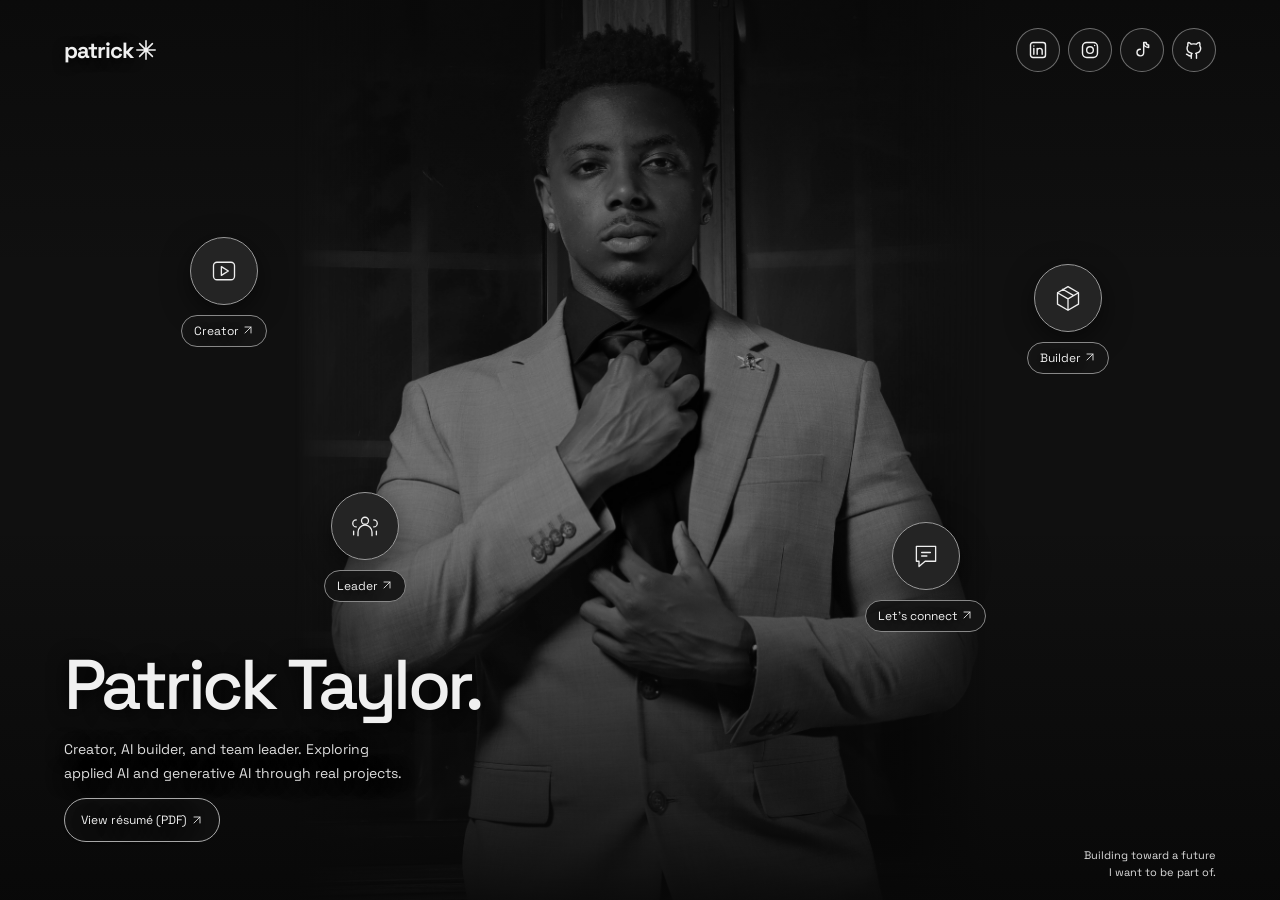
==== commit 6978e114: "Replace emoji-prone arrows and brand symbol with monochrome SVG icons" ====
--- a/index.html
+++ b/index.html
@@ -7,15 +7,15 @@
 <title>Patrick Taylor — Creator, Builder &amp; Leader</title>
 <meta name="description" content="Meet Patrick Taylor: creator, AI builder, and team leader. Explore his projects, creative work, and leadership experience.">
 <link rel="stylesheet" href="landing.css?v=20260930-restored">
-</head>
+<link rel="stylesheet" href="icons.css?v=1"></head>
 <body>
 <a class="skip" href="#intro">Skip to introduction</a>
 <main>
 <section class="hero" aria-labelledby="name">
 <div class="portrait"><img src="patrick-portrait.jpeg" alt="Patrick Taylor wearing a gray suit and adjusting his tie" width="2921" height="4381" fetchpriority="high"></div>
-<header><a class="brand" href="#intro" aria-label="Patrick Taylor home">patrick<span>✳</span></a><nav class="socials" aria-label="Social media"><a href="https://linkedin.com/in/patricktaylor-connect" aria-label="LinkedIn" title="LinkedIn" target="_blank" rel="noopener noreferrer"><svg viewBox="0 0 24 24" aria-hidden="true"><rect x="3" y="3" width="18" height="18" rx="3"/><path d="M7 10v7M7 7v.1M11 17v-7m0 3c0-4 6-4 6 0v4"/></svg></a><a href="https://www.instagram.com/pats_memoir/" aria-label="Instagram" title="Instagram" target="_blank" rel="noopener noreferrer"><svg viewBox="0 0 24 24" aria-hidden="true"><rect x="3" y="3" width="18" height="18" rx="5"/><circle cx="12" cy="12" r="4"/><path d="M17.5 6.5h.01"/></svg></a><a href="https://www.tiktok.com/@patsmemoir" aria-label="TikTok" title="TikTok" target="_blank" rel="noopener noreferrer"><svg viewBox="0 0 24 24" aria-hidden="true"><path d="M14 3v12a4 4 0 1 1-4-4M14 3c0 4 3 6 6 6V6c-2 0-3-1-3-3z"/></svg></a><a href="https://github.com/builtbyPat05" aria-label="GitHub" title="GitHub" target="_blank" rel="noopener noreferrer"><svg viewBox="0 0 24 24" aria-hidden="true"><path d="M9 19c-4 1-4-2-6-2m12 5v-4c0-1-.3-2-1-2 4-.5 6-2 6-6 0-1-.4-2-1-3 .2-1 .2-3-.3-4 0 0-2 0-4 2a15 15 0 0 0-6 0C7 3 5 3 5 3c-.5 1-.5 3-.3 4-1 1-1 2-1 3 0 4 2 5.5 6 6-.7.5-1 1-1 2v4"/></svg></a></nav></header>
-<div class="intro" id="intro" tabindex="-1"><div class="eyebrow">Curiosity, with a purpose</div><h1 id="name">Patrick<span>Taylor.</span></h1><p>Creator, AI builder, and team leader. Exploring applied AI and generative AI through real projects.</p><a class="resume-link" href="Patrick-Taylor-Resume.pdf" target="_blank" rel="noopener">View résumé (PDF) ↗</a></div>
-<nav class="orbit" aria-label="Explore my work by interest"><a class="chip creator" href="creator.html"><i aria-hidden="true"><svg viewBox="0 0 32 32"><rect x="4" y="6" width="24" height="20" rx="4"/><path d="m13 11 8 5-8 5z"/></svg></i><span>Creator ↗</span></a><a class="chip builder" href="builder.html"><i aria-hidden="true"><svg viewBox="0 0 32 32"><path d="m16 3 12 7v13l-12 7-12-7V10zM4 10l12 7 12-7M16 17v13M10 6l12 7"/></svg></i><span>Builder ↗</span></a><a class="chip leader" href="leader.html"><i aria-hidden="true"><svg viewBox="0 0 32 32"><circle cx="16" cy="10" r="4"/><path d="M8 27v-4a8 8 0 0 1 16 0v4M6 9a4 4 0 0 0 0 8M26 9a4 4 0 0 1 0 8M3 26v-4M29 26v-4"/></svg></i><span>Leader ↗</span></a><a class="chip connect" href="connect.html"><i aria-hidden="true"><svg viewBox="0 0 32 32"><path d="M5 5h22v17H15l-7 6v-6H5zM11 12h10M11 16h6"/></svg></i><span>Let’s connect ↗</span></a></nav>
+<header><a class="brand" href="#intro" aria-label="Patrick Taylor home">patrick<svg class="brand-mark" width="16" height="16" viewBox="0 0 24 24" fill="none" stroke="currentColor" stroke-width="1.7" stroke-linecap="round" stroke-linejoin="round" aria-hidden="true" focusable="false"><path d="M12 2v20M2 12h20M5 5l14 14M5 19 19 5"/></svg></a><nav class="socials" aria-label="Social media"><a href="https://linkedin.com/in/patricktaylor-connect" aria-label="LinkedIn" title="LinkedIn" target="_blank" rel="noopener noreferrer"><svg viewBox="0 0 24 24" aria-hidden="true"><rect x="3" y="3" width="18" height="18" rx="3"/><path d="M7 10v7M7 7v.1M11 17v-7m0 3c0-4 6-4 6 0v4"/></svg></a><a href="https://www.instagram.com/pats_memoir/" aria-label="Instagram" title="Instagram" target="_blank" rel="noopener noreferrer"><svg viewBox="0 0 24 24" aria-hidden="true"><rect x="3" y="3" width="18" height="18" rx="5"/><circle cx="12" cy="12" r="4"/><path d="M17.5 6.5h.01"/></svg></a><a href="https://www.tiktok.com/@patsmemoir" aria-label="TikTok" title="TikTok" target="_blank" rel="noopener noreferrer"><svg viewBox="0 0 24 24" aria-hidden="true"><path d="M14 3v12a4 4 0 1 1-4-4M14 3c0 4 3 6 6 6V6c-2 0-3-1-3-3z"/></svg></a><a href="https://github.com/builtbyPat05" aria-label="GitHub" title="GitHub" target="_blank" rel="noopener noreferrer"><svg viewBox="0 0 24 24" aria-hidden="true"><path d="M9 19c-4 1-4-2-6-2m12 5v-4c0-1-.3-2-1-2 4-.5 6-2 6-6 0-1-.4-2-1-3 .2-1 .2-3-.3-4 0 0-2 0-4 2a15 15 0 0 0-6 0C7 3 5 3 5 3c-.5 1-.5 3-.3 4-1 1-1 2-1 3 0 4 2 5.5 6 6-.7.5-1 1-1 2v4"/></svg></a></nav></header>
+<div class="intro" id="intro" tabindex="-1"><div class="eyebrow">Curiosity, with a purpose</div><h1 id="name">Patrick<span>Taylor.</span></h1><p>Creator, AI builder, and team leader. Exploring applied AI and generative AI through real projects.</p><a class="resume-link" href="Patrick-Taylor-Resume.pdf" target="_blank" rel="noopener">View résumé (PDF) <svg class="inline-icon" width="16" height="16" viewBox="0 0 24 24" fill="none" stroke="currentColor" stroke-width="1.7" stroke-linecap="round" stroke-linejoin="round" aria-hidden="true" focusable="false"><path d="M6 18 18 6M6 6h12v12"/></svg></a></div>
+<nav class="orbit" aria-label="Explore my work by interest"><a class="chip creator" href="creator.html"><i aria-hidden="true"><svg viewBox="0 0 32 32"><rect x="4" y="6" width="24" height="20" rx="4"/><path d="m13 11 8 5-8 5z"/></svg></i><span>Creator <svg class="inline-icon" width="16" height="16" viewBox="0 0 24 24" fill="none" stroke="currentColor" stroke-width="1.7" stroke-linecap="round" stroke-linejoin="round" aria-hidden="true" focusable="false"><path d="M6 18 18 6M6 6h12v12"/></svg></span></a><a class="chip builder" href="builder.html"><i aria-hidden="true"><svg viewBox="0 0 32 32"><path d="m16 3 12 7v13l-12 7-12-7V10zM4 10l12 7 12-7M16 17v13M10 6l12 7"/></svg></i><span>Builder <svg class="inline-icon" width="16" height="16" viewBox="0 0 24 24" fill="none" stroke="currentColor" stroke-width="1.7" stroke-linecap="round" stroke-linejoin="round" aria-hidden="true" focusable="false"><path d="M6 18 18 6M6 6h12v12"/></svg></span></a><a class="chip leader" href="leader.html"><i aria-hidden="true"><svg viewBox="0 0 32 32"><circle cx="16" cy="10" r="4"/><path d="M8 27v-4a8 8 0 0 1 16 0v4M6 9a4 4 0 0 0 0 8M26 9a4 4 0 0 1 0 8M3 26v-4M29 26v-4"/></svg></i><span>Leader <svg class="inline-icon" width="16" height="16" viewBox="0 0 24 24" fill="none" stroke="currentColor" stroke-width="1.7" stroke-linecap="round" stroke-linejoin="round" aria-hidden="true" focusable="false"><path d="M6 18 18 6M6 6h12v12"/></svg></span></a><a class="chip connect" href="connect.html"><i aria-hidden="true"><svg viewBox="0 0 32 32"><path d="M5 5h22v17H15l-7 6v-6H5zM11 12h10M11 16h6"/></svg></i><span>Let’s connect <svg class="inline-icon" width="16" height="16" viewBox="0 0 24 24" fill="none" stroke="currentColor" stroke-width="1.7" stroke-linecap="round" stroke-linejoin="round" aria-hidden="true" focusable="false"><path d="M6 18 18 6M6 6h12v12"/></svg></span></a></nav>
 <div class="bottom"><div class="caption">A human behind the ideas.<br><span>AI · Creativity · Leadership</span></div><div class="note">Building toward a future<br>I want to be part of.</div></div>
 </section>
 </main>
--- a/icons.css
+++ b/icons.css
@@ -0,0 +1,18 @@
+/* Vector marks cannot be substituted with platform emoji glyphs. */
+.inline-icon, .chip .inline-icon {
+  display: inline-block;
+  width: 1em;
+  height: 1em;
+  flex-shrink: 0;
+  vertical-align: -.12em;
+  fill: none;
+  stroke: currentColor;
+  stroke-width: 1.7;
+}
+.brand .brand-mark {
+  width: 1em;
+  height: 1em;
+  margin-left: .08em;
+  flex-shrink: 0;
+}
+.resume-link, footer a { gap: .35em; }
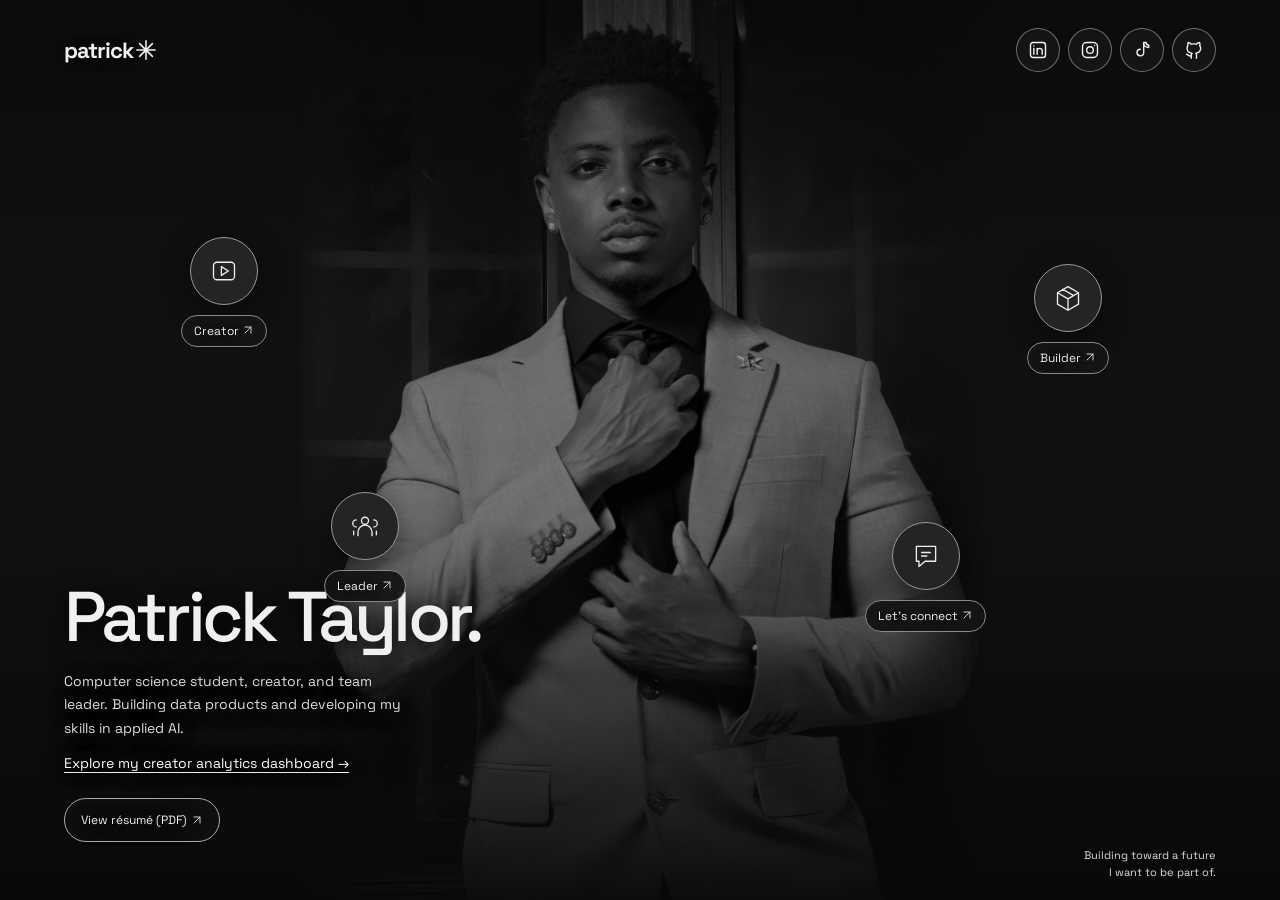
==== commit f36fcb3c: "Publish updated portfolio and technical résumé" ====
--- a/index.html
+++ b/index.html
@@ -5,7 +5,7 @@
 <meta name="viewport" content="width=device-width,initial-scale=1">
 <meta name="theme-color" content="#111313">
 <title>Patrick Taylor — Creator, Builder &amp; Leader</title>
-<meta name="description" content="Meet Patrick Taylor: creator, AI builder, and team leader. Explore his projects, creative work, and leadership experience.">
+<meta name="description" content="Patrick Taylor, Indiana University computer science student graduating in May 2027. Explore data products, applied machine learning, creative work, and leadership.">
 <link rel="stylesheet" href="landing.css?v=20260930-restored">
 <link rel="stylesheet" href="icons.css?v=1"></head>
 <body>
@@ -14,7 +14,7 @@
 <section class="hero" aria-labelledby="name">
 <div class="portrait"><img src="patrick-portrait.jpeg" alt="Patrick Taylor wearing a gray suit and adjusting his tie" width="2921" height="4381" fetchpriority="high"></div>
 <header><a class="brand" href="#intro" aria-label="Patrick Taylor home">patrick<svg class="brand-mark" width="16" height="16" viewBox="0 0 24 24" fill="none" stroke="currentColor" stroke-width="1.7" stroke-linecap="round" stroke-linejoin="round" aria-hidden="true" focusable="false"><path d="M12 2v20M2 12h20M5 5l14 14M5 19 19 5"/></svg></a><nav class="socials" aria-label="Social media"><a href="https://linkedin.com/in/patricktaylor-connect" aria-label="LinkedIn" title="LinkedIn" target="_blank" rel="noopener noreferrer"><svg viewBox="0 0 24 24" aria-hidden="true"><rect x="3" y="3" width="18" height="18" rx="3"/><path d="M7 10v7M7 7v.1M11 17v-7m0 3c0-4 6-4 6 0v4"/></svg></a><a href="https://www.instagram.com/pats_memoir/" aria-label="Instagram" title="Instagram" target="_blank" rel="noopener noreferrer"><svg viewBox="0 0 24 24" aria-hidden="true"><rect x="3" y="3" width="18" height="18" rx="5"/><circle cx="12" cy="12" r="4"/><path d="M17.5 6.5h.01"/></svg></a><a href="https://www.tiktok.com/@patsmemoir" aria-label="TikTok" title="TikTok" target="_blank" rel="noopener noreferrer"><svg viewBox="0 0 24 24" aria-hidden="true"><path d="M14 3v12a4 4 0 1 1-4-4M14 3c0 4 3 6 6 6V6c-2 0-3-1-3-3z"/></svg></a><a href="https://github.com/builtbyPat05" aria-label="GitHub" title="GitHub" target="_blank" rel="noopener noreferrer"><svg viewBox="0 0 24 24" aria-hidden="true"><path d="M9 19c-4 1-4-2-6-2m12 5v-4c0-1-.3-2-1-2 4-.5 6-2 6-6 0-1-.4-2-1-3 .2-1 .2-3-.3-4 0 0-2 0-4 2a15 15 0 0 0-6 0C7 3 5 3 5 3c-.5 1-.5 3-.3 4-1 1-1 2-1 3 0 4 2 5.5 6 6-.7.5-1 1-1 2v4"/></svg></a></nav></header>
-<div class="intro" id="intro" tabindex="-1"><div class="eyebrow">Curiosity, with a purpose</div><h1 id="name">Patrick<span>Taylor.</span></h1><p>Creator, AI builder, and team leader. Exploring applied AI and generative AI through real projects.</p><a class="resume-link" href="Patrick-Taylor-Resume.pdf" target="_blank" rel="noopener">View résumé (PDF) <svg class="inline-icon" width="16" height="16" viewBox="0 0 24 24" fill="none" stroke="currentColor" stroke-width="1.7" stroke-linecap="round" stroke-linejoin="round" aria-hidden="true" focusable="false"><path d="M6 18 18 6M6 6h12v12"/></svg></a></div>
+<div class="intro" id="intro" tabindex="-1"><div class="eyebrow">Curiosity, with a purpose</div><h1 id="name">Patrick<span>Taylor.</span></h1><p>Computer science student, creator, and team leader. Building data products and developing my skills in applied AI.</p><a class="featured-project" href="builder.html#creator-dashboard">Explore my creator analytics dashboard →</a><a class="resume-link" href="Patrick-Taylor-Resume.pdf" target="_blank" rel="noopener">View résumé (PDF) <svg class="inline-icon" width="16" height="16" viewBox="0 0 24 24" fill="none" stroke="currentColor" stroke-width="1.7" stroke-linecap="round" stroke-linejoin="round" aria-hidden="true" focusable="false"><path d="M6 18 18 6M6 6h12v12"/></svg></a></div>
 <nav class="orbit" aria-label="Explore my work by interest"><a class="chip creator" href="creator.html"><i aria-hidden="true"><svg viewBox="0 0 32 32"><rect x="4" y="6" width="24" height="20" rx="4"/><path d="m13 11 8 5-8 5z"/></svg></i><span>Creator <svg class="inline-icon" width="16" height="16" viewBox="0 0 24 24" fill="none" stroke="currentColor" stroke-width="1.7" stroke-linecap="round" stroke-linejoin="round" aria-hidden="true" focusable="false"><path d="M6 18 18 6M6 6h12v12"/></svg></span></a><a class="chip builder" href="builder.html"><i aria-hidden="true"><svg viewBox="0 0 32 32"><path d="m16 3 12 7v13l-12 7-12-7V10zM4 10l12 7 12-7M16 17v13M10 6l12 7"/></svg></i><span>Builder <svg class="inline-icon" width="16" height="16" viewBox="0 0 24 24" fill="none" stroke="currentColor" stroke-width="1.7" stroke-linecap="round" stroke-linejoin="round" aria-hidden="true" focusable="false"><path d="M6 18 18 6M6 6h12v12"/></svg></span></a><a class="chip leader" href="leader.html"><i aria-hidden="true"><svg viewBox="0 0 32 32"><circle cx="16" cy="10" r="4"/><path d="M8 27v-4a8 8 0 0 1 16 0v4M6 9a4 4 0 0 0 0 8M26 9a4 4 0 0 1 0 8M3 26v-4M29 26v-4"/></svg></i><span>Leader <svg class="inline-icon" width="16" height="16" viewBox="0 0 24 24" fill="none" stroke="currentColor" stroke-width="1.7" stroke-linecap="round" stroke-linejoin="round" aria-hidden="true" focusable="false"><path d="M6 18 18 6M6 6h12v12"/></svg></span></a><a class="chip connect" href="connect.html"><i aria-hidden="true"><svg viewBox="0 0 32 32"><path d="M5 5h22v17H15l-7 6v-6H5zM11 12h10M11 16h6"/></svg></i><span>Let’s connect <svg class="inline-icon" width="16" height="16" viewBox="0 0 24 24" fill="none" stroke="currentColor" stroke-width="1.7" stroke-linecap="round" stroke-linejoin="round" aria-hidden="true" focusable="false"><path d="M6 18 18 6M6 6h12v12"/></svg></span></a></nav>
 <div class="bottom"><div class="caption">A human behind the ideas.<br><span>AI · Creativity · Leadership</span></div><div class="note">Building toward a future<br>I want to be part of.</div></div>
 </section>
--- a/landing.css
+++ b/landing.css
@@ -70,3 +70,14 @@
  header:focus-within,.intro:focus-within,.orbit:focus-within{animation:none}
 }
 @media(prefers-reduced-motion:reduce){.chip{animation:none!important}.socials a,.chip,.chip i{transition:none}}
+
+/* Direct entry to the lead technical project. */
+.featured-project { display: block; width: fit-content; margin: 12px 0; color: #fff; font-size: 14px; line-height: 1.5; text-decoration: underline; text-underline-offset: 4px; }
+.featured-project:focus-visible { outline: 2px solid #fff; outline-offset: 5px; }
+@media (max-width: 600px) {
+  .hero { min-height: 900px; }
+  .featured-project { max-width: 290px; font-size: 13px; }
+}
+@media (max-width: 600px) {
+  .leader, .connect { top: 48%; }
+}
